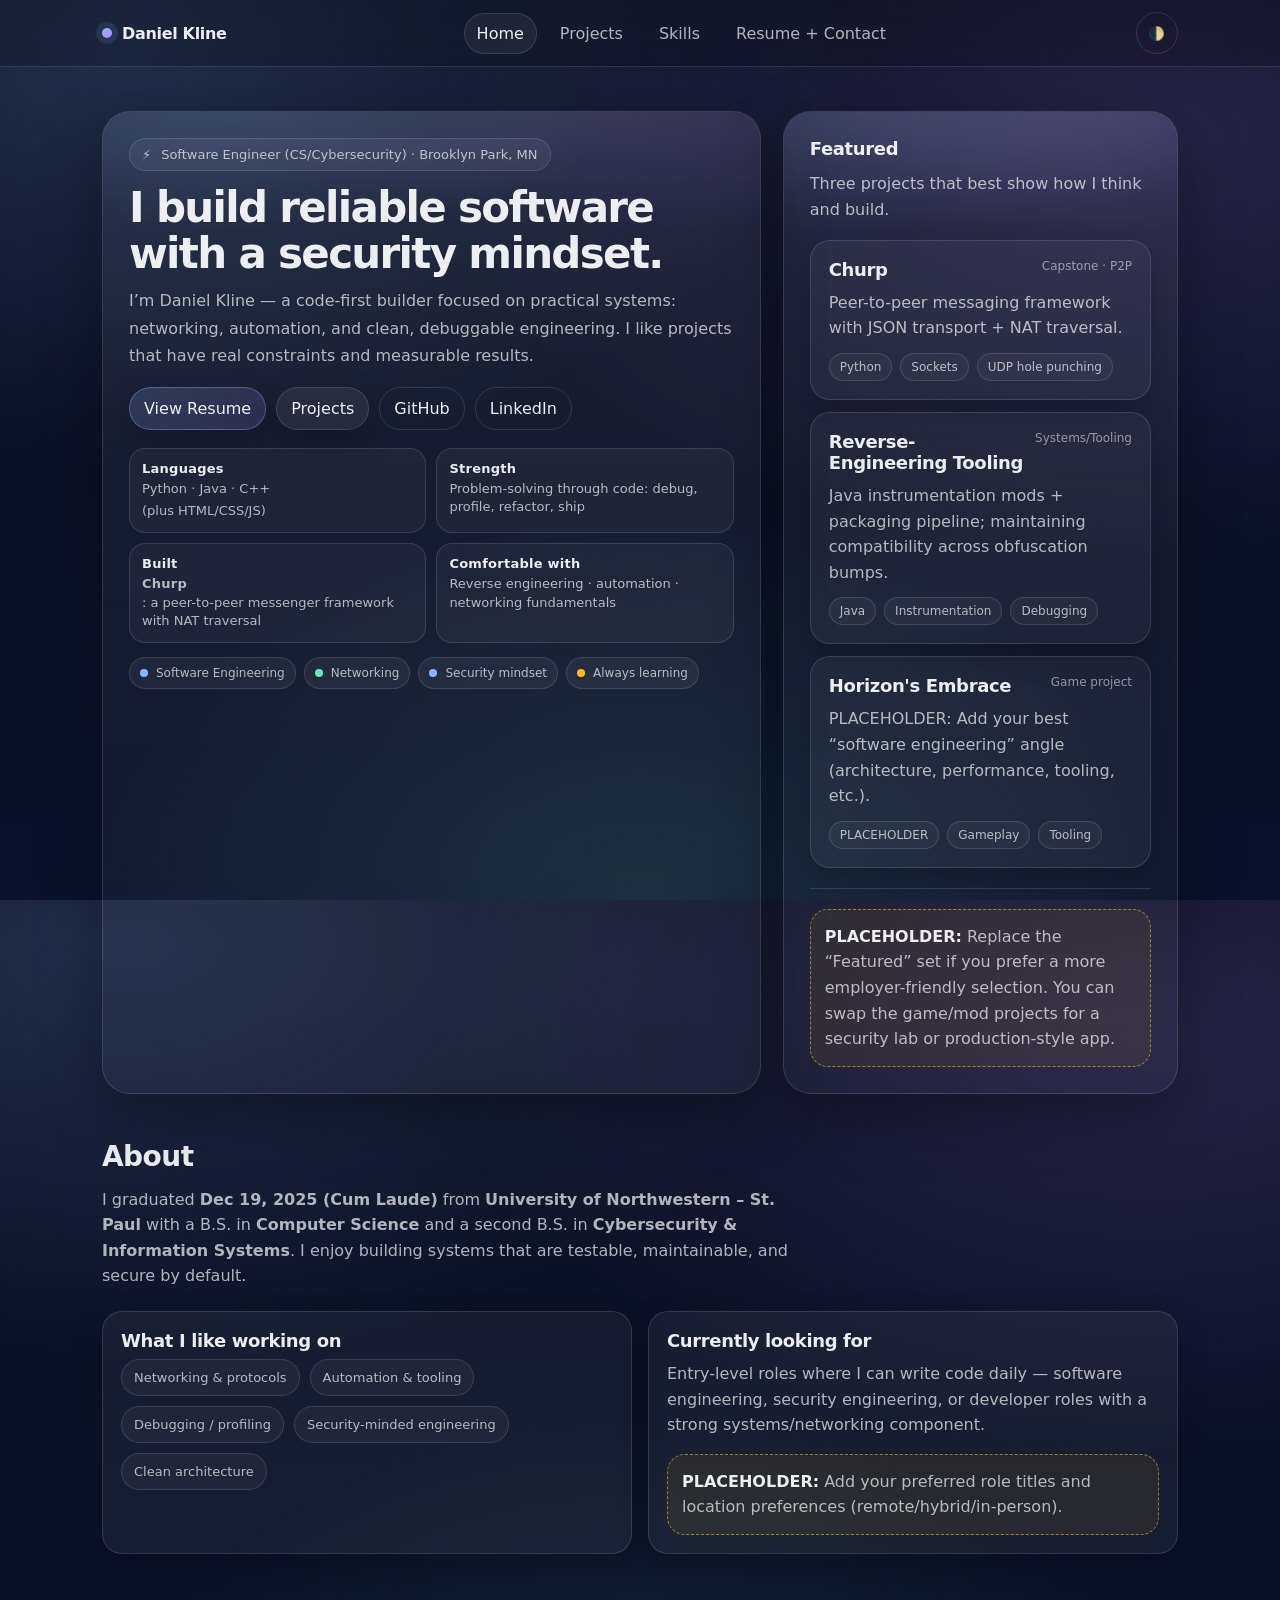
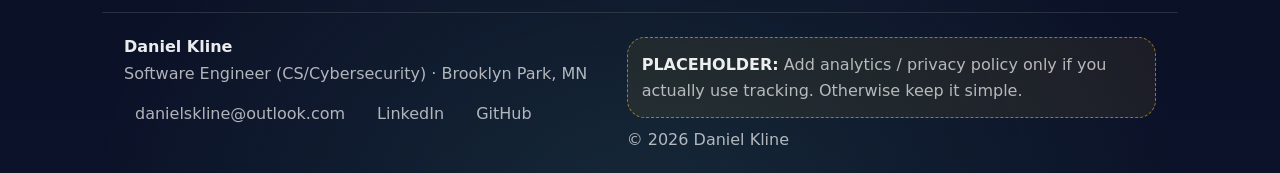
==== index.html @ 57c92a13 "Add files via upload" ====
<!doctype html>
<html lang="en" data-theme="dark">
<head>
  <meta charset="utf-8" />
  <meta name="viewport" content="width=device-width,initial-scale=1" />
  <meta name="color-scheme" content="dark light" />
  <title>Daniel Kline — Portfolio</title>

  <meta name="description" content="Daniel Kline — CS + Cybersecurity. Code-first projects: P2P networking, tooling, reverse engineering, and software engineering." />
  <meta property="og:title" content="Daniel Kline — Portfolio" />
  <meta property="og:description" content="Code-first projects and case studies." />
  <meta property="og:type" content="website" />
  <meta property="og:image" content="assets/img/placeholder.svg" />

  <link rel="icon" href="assets/img/placeholder.svg" />
  <link rel="stylesheet" href="assets/css/style.css" />
</head>
<body>
<header class="nav">
  <div class="container">
    <div class="navInner">
      <a class="brand" href="index.html">
        <span class="brandDot" aria-hidden="true"></span>
        <span>Daniel Kline</span>
      </a>

      <nav class="navLinks" aria-label="Primary">
        <a data-nav href="index.html">Home</a>
        <a data-nav href="projects/index.html">Projects</a>
        <a data-nav href="skills/index.html">Skills</a>
        <a data-nav href="resume/index.html">Resume + Contact</a>
      </nav>

      <div class="navActions">
        <button id="themeToggle" class="btn iconBtn ghost" aria-label="Switch to light mode" title="Toggle theme">
          <span aria-hidden="true">🌓</span>
        </button>
        <button id="mobileToggle" class="btn iconBtn hamburger" aria-expanded="false" aria-controls="mobileMenu" aria-label="Open menu" title="Menu">
          <span aria-hidden="true">☰</span>
        </button>
      </div>
    </div>

    <div id="mobileMenu" class="mobileMenu" aria-label="Mobile">
      <a data-nav href="index.html">Home</a>
      <a data-nav href="projects/index.html">Projects</a>
      <a data-nav href="skills/index.html">Skills</a>
      <a data-nav href="resume/index.html">Resume + Contact</a>
    </div>
  </div>
</header>

<main class="container">
  <section class="hero">
    <div class="heroGrid">
      <div class="heroCard">
        <div class="kicker">
          <span aria-hidden="true">⚡</span>
          <span>Software Engineer (CS/Cybersecurity) · Brooklyn Park, MN</span>
        </div>

        <h1 class="hTitle">I build reliable software with a security mindset.</h1>
        <p class="hLead">
          I’m Daniel Kline — a code-first builder focused on practical systems: networking, automation, and clean, debuggable engineering.
          I like projects that have real constraints and measurable results.
        </p>

        <div class="heroBtns">
          <a class="btn primary" href="resume/index.html">View Resume</a>
          <a class="btn" href="projects/index.html">Projects</a>
          <a class="btn ghost" href="https://github.com/DanielSK-Dev" target="_blank" rel="noopener">GitHub</a>
          <a class="btn ghost" href="https://www.linkedin.com/in/daniel-kline-789586364/" target="_blank" rel="noopener">LinkedIn</a>
        </div>

        <div class="proofList" aria-label="Quick proof points">
          <div class="proof">
            <b>Languages</b>
            <span>Python · Java · C++ <span class="small">(plus HTML/CSS/JS)</span></span>
          </div>
          <div class="proof">
            <b>Strength</b>
            <span>Problem-solving through code: debug, profile, refactor, ship</span>
          </div>
          <div class="proof">
            <b>Built</b>
            <span><b>Churp</b>: a peer-to-peer messenger framework with NAT traversal</span>
          </div>
          <div class="proof">
            <b>Comfortable with</b>
            <span>Reverse engineering · automation · networking fundamentals</span>
          </div>
        </div>

        <div class="badgeRow" aria-label="Focus areas">
          <span class="badge"><span class="dot"></span> Software Engineering</span>
          <span class="badge good"><span class="dot"></span> Networking</span>
          <span class="badge"><span class="dot"></span> Security mindset</span>
          <span class="badge warn"><span class="dot"></span> Always learning</span>
        </div>
      </div>

      <div class="heroCard">
        <h2 class="m0" style="font-size:18px; letter-spacing:-.02em;">Featured</h2>
        <p class="mt12" style="color: var(--muted); line-height:1.65;">
          Three projects that best show how I think and build.
        </p>

        <div class="mt16" style="display:grid; gap:12px;">
          <a class="card soft" href="projects/churp.html">
            <div class="cardTitle">
              <h3>Churp</h3>
              <div class="meta">Capstone · P2P</div>
            </div>
            <p>Peer-to-peer messaging framework with JSON transport + NAT traversal.</p>
            <div class="tags">
              <span class="tag">Python</span><span class="tag">Sockets</span><span class="tag">UDP hole punching</span>
            </div>
          </a>

          <a class="card soft" href="projects/spiral-mods.html">
            <div class="cardTitle">
              <h3>Reverse-Engineering Tooling</h3>
              <div class="meta">Systems/Tooling</div>
            </div>
            <p>Java instrumentation mods + packaging pipeline; maintaining compatibility across obfuscation bumps.</p>
            <div class="tags">
              <span class="tag">Java</span><span class="tag">Instrumentation</span><span class="tag">Debugging</span>
            </div>
          </a>

          <a class="card soft" href="projects/horizons-embrace.html">
            <div class="cardTitle">
              <h3>Horizon&apos;s Embrace</h3>
              <div class="meta">Game project</div>
            </div>
            <p>PLACEHOLDER: Add your best “software engineering” angle (architecture, performance, tooling, etc.).</p>
            <div class="tags">
              <span class="tag">PLACEHOLDER</span><span class="tag">Gameplay</span><span class="tag">Tooling</span>
            </div>
          </a>
        </div>

        <hr class="hr" />

        <div class="callout placeholder">
          <b>PLACEHOLDER:</b> Replace the “Featured” set if you prefer a more employer-friendly selection.
          You can swap the game/mod projects for a security lab or production-style app.
        </div>
      </div>
    </div>
  </section>

  <section class="section compact">
    <h2 class="sectionTitle">About</h2>
    <p class="sectionLead">
      I graduated <b>Dec 19, 2025 (Cum Laude)</b> from <b>University of Northwestern – St. Paul</b> with a B.S. in <b>Computer Science</b>
      and a second B.S. in <b>Cybersecurity &amp; Information Systems</b>.
      I enjoy building systems that are testable, maintainable, and secure by default.
    </p>

    <div class="grid">
      <div class="card col-6">
        <div class="cardTitle"><h3>What I like working on</h3></div>
        <div class="pills">
          <span class="pill">Networking &amp; protocols</span>
          <span class="pill">Automation &amp; tooling</span>
          <span class="pill">Debugging / profiling</span>
          <span class="pill">Security-minded engineering</span>
          <span class="pill">Clean architecture</span>
        </div>
      </div>

      <div class="card col-6">
        <div class="cardTitle"><h3>Currently looking for</h3></div>
        <p>
          Entry-level roles where I can write code daily — software engineering, security engineering, or developer roles
          with a strong systems/networking component.
        </p>
        <div class="callout placeholder mt16">
          <b>PLACEHOLDER:</b> Add your preferred role titles and location preferences (remote/hybrid/in-person).
        </div>
      </div>
    </div>
  </section>

  <footer class="footer">
  <div class="container">
    <div class="footerInner">
      <div>
        <div style="font-weight:700; color: var(--text);">Daniel Kline</div>
        <div class="mt8">Software Engineer (CS/Cybersecurity) · Brooklyn Park, MN</div>
        <div class="mt12 footerLinks">
          <a href="mailto:danielskline@outlook.com">danielskline@outlook.com</a>
          <a href="https://www.linkedin.com/in/daniel-kline-789586364/" target="_blank" rel="noopener">LinkedIn</a>
          <a href="https://github.com/DanielSK-Dev" target="_blank" rel="noopener">GitHub</a>
        </div>
      </div>

      <div class="small" style="max-width:52ch;">
        <div class="callout placeholder">
          <b>PLACEHOLDER:</b> Add analytics / privacy policy only if you actually use tracking.
          Otherwise keep it simple.
        </div>
        <div class="mt12">© <span id="year"></span> Daniel Kline</div>
      </div>
    </div>
  </div>
</footer>
<script>
  document.getElementById('year').textContent = new Date().getFullYear();
</script>
</main>
<script src="assets/js/main.js"></script>
</body>
</html>
---- assets/css/style.css ----
/* =========================================================
   Daniel Kline — GitHub Pages Portfolio
   PLACEHOLDER markers are intended for you to edit later.
   ========================================================= */

:root{
  --bg: #0b1020;
  --bg2:#0b1229;
  --card: rgba(255,255,255,.06);
  --card2: rgba(255,255,255,.08);
  --text: rgba(255,255,255,.92);
  --muted: rgba(255,255,255,.68);
  --muted2: rgba(255,255,255,.52);
  --border: rgba(255,255,255,.12);
  --shadow: 0 18px 60px rgba(0,0,0,.35);
  --shadow2: 0 10px 30px rgba(0,0,0,.22);
  --accent: #8ab4ff;
  --accent2:#b58aff;
  --good:#6ee7b7;
  --warn:#fbbf24;
  --bad:#fb7185;
  --radius: 20px;
  --radius2: 28px;
  --max: 1120px;
  --mono: ui-monospace, SFMono-Regular, Menlo, Monaco, Consolas, "Liberation Mono", "Courier New", monospace;
  --sans: ui-sans-serif, system-ui, -apple-system, Segoe UI, Roboto, Helvetica, Arial, "Apple Color Emoji","Segoe UI Emoji";
}

[data-theme="light"]{
  --bg: #f7f8ff;
  --bg2:#eef2ff;
  --card: rgba(15,23,42,.06);
  --card2: rgba(15,23,42,.08);
  --text: rgba(15,23,42,.92);
  --muted: rgba(15,23,42,.70);
  --muted2: rgba(15,23,42,.56);
  --border: rgba(15,23,42,.14);
  --shadow: 0 20px 50px rgba(15,23,42,.12);
  --shadow2: 0 10px 30px rgba(15,23,42,.10);
  --accent: #2563eb;
  --accent2:#7c3aed;
}

*{box-sizing:border-box}
html,body{height:100%}
body{
  margin:0;
  font-family: var(--sans);
  color: var(--text);
  background:
    radial-gradient(1200px 700px at 10% 5%, rgba(138,180,255,.18), transparent 60%),
    radial-gradient(1200px 700px at 90% 15%, rgba(181,138,255,.16), transparent 60%),
    radial-gradient(1000px 700px at 50% 100%, rgba(110,231,183,.10), transparent 55%),
    linear-gradient(180deg, var(--bg), var(--bg2));
  overflow-x:hidden;
}

a{color:inherit; text-decoration:none}
a:hover{opacity:.95}
img{max-width:100%; display:block}
code,kbd,pre{font-family:var(--mono)}
::selection{background: rgba(138,180,255,.35)}

.container{max-width:var(--max); margin:0 auto; padding:0 22px}
.section{padding: 56px 0}
.section.compact{padding: 28px 0}
.sectionTitle{
  font-size: 28px;
  letter-spacing:-.02em;
  margin:0 0 14px 0;
}
.sectionLead{
  color: var(--muted);
  max-width: 70ch;
  margin:0 0 22px 0;
  line-height:1.6;
}

/* Top nav */
.nav{
  position:sticky;
  top:0;
  z-index:50;
  backdrop-filter: blur(12px);
  -webkit-backdrop-filter: blur(12px);
  background: rgba(0,0,0,.18);
  border-bottom: 1px solid var(--border);
}
[data-theme="light"] .nav{background: rgba(255,255,255,.65)}
.navInner{
  display:flex;
  align-items:center;
  justify-content:space-between;
  gap:16px;
  padding: 12px 0;
}
.brand{
  display:flex;
  align-items:center;
  gap:10px;
  font-weight: 750;
  letter-spacing:-.02em;
}
.brandDot{
  width:10px; height:10px; border-radius:50%;
  background: linear-gradient(135deg, var(--accent), var(--accent2));
  box-shadow: 0 0 0 6px rgba(138,180,255,.12);
}
.navLinks{
  display:flex;
  align-items:center;
  gap: 10px;
}
.navLinks a{
  padding: 10px 12px;
  border-radius: 999px;
  color: var(--muted);
  border: 1px solid transparent;
}
.navLinks a[aria-current="page"]{
  color: var(--text);
  border-color: var(--border);
  background: rgba(255,255,255,.05);
}
.navLinks a:hover{
  background: rgba(255,255,255,.06);
  border-color: var(--border);
  color: var(--text);
}
.navActions{display:flex; align-items:center; gap:10px}

.btn{
  display:inline-flex;
  align-items:center;
  justify-content:center;
  gap:10px;
  border: 1px solid var(--border);
  background: rgba(255,255,255,.06);
  padding: 11px 14px;
  border-radius: 999px;
  box-shadow: var(--shadow2);
  color: var(--text);
  cursor:pointer;
  transition: transform .12s ease, background .12s ease, border-color .12s ease;
}
.btn:hover{transform: translateY(-1px); background: rgba(255,255,255,.09)}
.btn.primary{
  border-color: rgba(138,180,255,.34);
  background: linear-gradient(135deg, rgba(138,180,255,.18), rgba(181,138,255,.14));
}
.btn.ghost{
  background: transparent;
  box-shadow:none;
}
.iconBtn{
  width:42px; height:42px;
  border-radius:999px;
  padding:0;
}

/* Mobile nav */
.hamburger{display:none}
.mobileMenu{display:none}

@media (max-width: 860px){
  .navLinks{display:none}
  .hamburger{display:inline-flex}
  .mobileMenu{
    display:none;
    padding: 8px 0 14px 0;
  }
  .mobileMenu.open{display:block}
  .mobileMenu a{
    display:block;
    padding: 12px 14px;
    border-radius: 14px;
    color: var(--muted);
    border: 1px solid transparent;
    margin: 6px 0;
  }
  .mobileMenu a[aria-current="page"]{
    color: var(--text);
    border-color: var(--border);
    background: rgba(255,255,255,.05);
  }
  .mobileMenu a:hover{background: rgba(255,255,255,.06); border-color: var(--border); color: var(--text)}
}

/* Hero */
.hero{
  padding: 44px 0 18px 0;
}
.heroGrid{
  display:grid;
  grid-template-columns: 1.25fr .75fr;
  gap: 22px;
  align-items:stretch;
}
@media (max-width: 980px){
  .heroGrid{grid-template-columns: 1fr; }
}
.heroCard{
  border: 1px solid var(--border);
  background: linear-gradient(180deg, rgba(255,255,255,.06), rgba(255,255,255,.03));
  border-radius: var(--radius2);
  padding: 26px;
  box-shadow: var(--shadow);
  overflow:hidden;
  position:relative;
}
.heroCard::before{
  content:"";
  position:absolute;
  inset:-1px;
  background:
    radial-gradient(700px 220px at 20% 0%, rgba(138,180,255,.16), transparent 55%),
    radial-gradient(700px 220px at 80% 0%, rgba(181,138,255,.14), transparent 55%);
  pointer-events:none;
}
.heroCard > *{position:relative}
.kicker{
  display:inline-flex;
  align-items:center;
  gap:10px;
  padding: 8px 12px;
  border-radius:999px;
  border:1px solid var(--border);
  background: rgba(255,255,255,.05);
  color: var(--muted);
  font-size: 13px;
}
.hTitle{
  font-size: 42px;
  letter-spacing:-.04em;
  margin: 14px 0 10px 0;
  line-height:1.1;
}
@media (max-width: 520px){ .hTitle{font-size: 36px} }
.hLead{
  color: var(--muted);
  font-size: 16px;
  line-height:1.7;
  margin: 0 0 18px 0;
  max-width: 70ch;
}
.heroBtns{display:flex; flex-wrap:wrap; gap:10px; margin: 14px 0 18px 0}
.proofList{
  display:grid;
  grid-template-columns: 1fr 1fr;
  gap:10px;
  margin-top: 8px;
}
@media (max-width: 520px){ .proofList{grid-template-columns:1fr} }
.proof{
  border:1px solid var(--border);
  background: rgba(255,255,255,.04);
  border-radius: 16px;
  padding: 12px 12px;
}
.proof b{display:block; font-size: 13px; letter-spacing:.02em}
.proof span{display:block; margin-top: 4px; color: var(--muted); font-size: 13px; line-height:1.4}
.badgeRow{display:flex; flex-wrap:wrap; gap:8px; margin-top: 14px}
.badge{
  display:inline-flex;
  align-items:center;
  gap:8px;
  padding: 8px 10px;
  border-radius: 999px;
  border:1px solid var(--border);
  background: rgba(255,255,255,.05);
  color: var(--muted);
  font-size: 12px;
}
.badge .dot{width:8px;height:8px;border-radius:50%; background: var(--accent)}
.badge.good .dot{background: var(--good)}
.badge.warn .dot{background: var(--warn)}

/* Cards / grids */
.grid{
  display:grid;
  grid-template-columns: repeat(12, 1fr);
  gap: 16px;
}
.card{
  border: 1px solid var(--border);
  background: rgba(255,255,255,.05);
  border-radius: var(--radius);
  box-shadow: var(--shadow2);
  padding: 18px;
}
.card.soft{
  background: rgba(255,255,255,.04);
}
.cardTitle{
  display:flex; align-items:flex-start; justify-content:space-between; gap:12px;
  margin: 0 0 8px 0;
}
.cardTitle h3{
  margin:0;
  font-size: 18px;
  letter-spacing:-.02em;
}
.meta{
  color: var(--muted2);
  font-size: 12px;
}
.card p{
  margin: 10px 0 0 0;
  color: var(--muted);
  line-height:1.6;
}
.tags{display:flex; flex-wrap:wrap; gap:8px; margin-top: 12px}
.tag{
  font-size: 12px;
  color: var(--muted);
  padding: 6px 10px;
  border:1px solid var(--border);
  border-radius:999px;
  background: rgba(255,255,255,.04);
}

.cardActions{display:flex; flex-wrap:wrap; gap:10px; margin-top: 14px}

.col-8{grid-column: span 8}
.col-4{grid-column: span 4}
.col-6{grid-column: span 6}
.col-12{grid-column: span 12}

@media (max-width: 980px){
  .col-8,.col-4,.col-6{grid-column: span 12}
}

.hr{
  height:1px;
  background: var(--border);
  margin: 20px 0;
  border:0;
}

/* Pills list */
.pills{display:flex; flex-wrap:wrap; gap:10px}
.pill{
  padding: 10px 12px;
  border-radius: 999px;
  border:1px solid var(--border);
  background: rgba(255,255,255,.04);
  color: var(--muted);
  font-size: 13px;
}
.level{font-size: 12px; color: var(--muted2); margin-left: 8px}

/* Callouts */
.callout{
  border-radius: 18px;
  border: 1px dashed rgba(255,255,255,.22);
  background: rgba(255,255,255,.04);
  padding: 14px 14px;
  color: var(--muted);
  line-height:1.6;
}
.callout b{color: var(--text)}
.callout.placeholder{
  border-color: rgba(251, 191, 36, .55);
  background: rgba(251, 191, 36, .07);
}

/* Prose */
.prose{max-width: 78ch}
.prose h1,.prose h2,.prose h3{letter-spacing:-.02em}
.prose h1{font-size: 34px; margin: 8px 0 12px 0}
.prose h2{font-size: 22px; margin: 26px 0 10px 0}
.prose h3{font-size: 18px; margin: 18px 0 8px 0}
.prose p{color: var(--muted); line-height:1.75}
.prose ul{color: var(--muted); line-height:1.75}
.prose li{margin: 6px 0}
.prose .small{color: var(--muted2); font-size: 13px}

/* Footer */
.footer{
  border-top: 1px solid var(--border);
  margin-top: 30px;
  padding: 24px 0;
}
.footerInner{
  display:flex;
  align-items:flex-start;
  justify-content:space-between;
  gap:16px;
  color: var(--muted);
}
.footerLinks{display:flex; flex-wrap:wrap; gap:10px}
.footerLinks a{padding: 8px 10px; border-radius: 12px; border:1px solid transparent}
.footerLinks a:hover{border-color: var(--border); background: rgba(255,255,255,.05)}
@media (max-width: 740px){
  .footerInner{flex-direction:column}
}

/* Tiny utility */
.m0{margin:0}
.mt8{margin-top:8px}
.mt12{margin-top:12px}
.mt16{margin-top:16px}
.mt22{margin-top:22px}
.mt28{margin-top:28px}
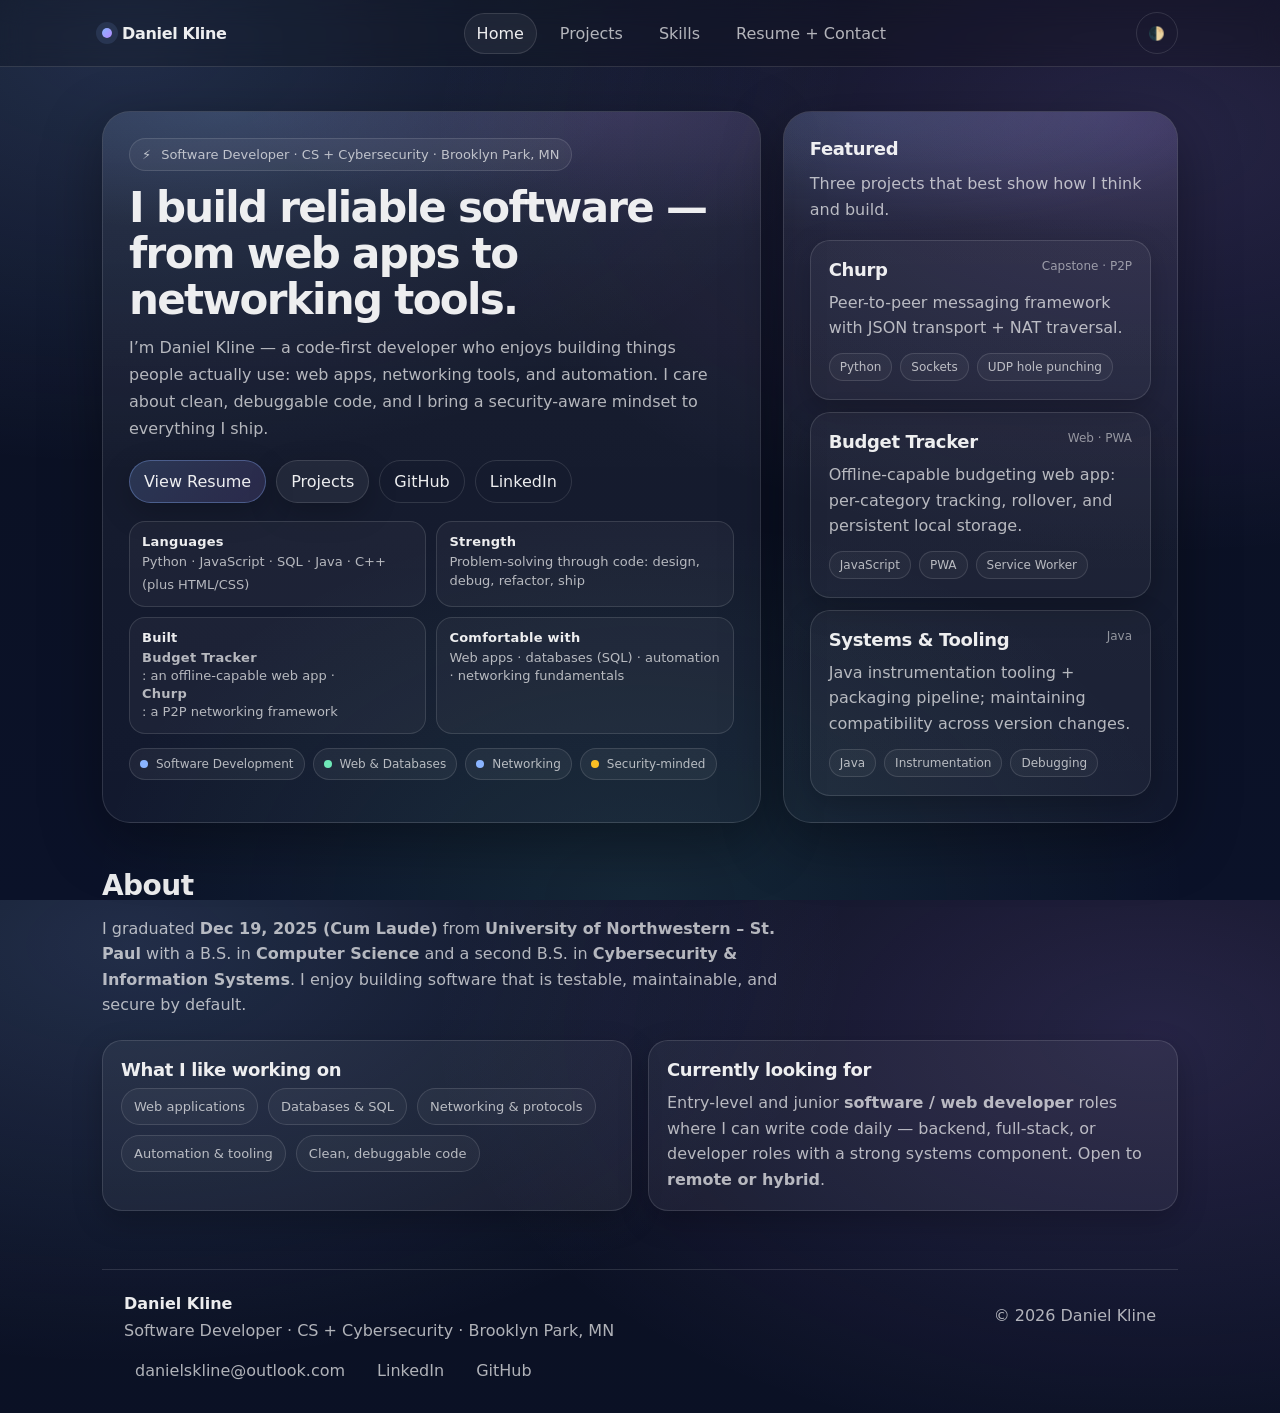
==== commit 68495d28: "Reposition portfolio toward software/web developer; add Budget Tracker - Broaden hero/positioning fr" ====
--- a/index.html
+++ b/index.html
@@ -56,46 +56,47 @@
       <div class="heroCard">
         <div class="kicker">
           <span aria-hidden="true">⚡</span>
-          <span>Software Engineer (CS/Cybersecurity) · Brooklyn Park, MN</span>
-        </div>
-
-        <h1 class="hTitle">I build reliable software with a security mindset.</h1>
+          <span>Software Developer · CS + Cybersecurity · Brooklyn Park, MN</span>
+        </div>
+
+        <h1 class="hTitle">I build reliable software — from web apps to networking tools.</h1>
         <p class="hLead">
-          I’m Daniel Kline — a code-first builder focused on practical systems: networking, automation, and clean, debuggable engineering.
-          I like projects that have real constraints and measurable results.
+          I’m Daniel Kline — a code-first developer who enjoys building things people actually use: web apps,
+          networking tools, and automation. I care about clean, debuggable code, and I bring a security-aware
+          mindset to everything I ship.
         </p>
 
         <div class="heroBtns">
           <a class="btn primary" href="resume/index.html">View Resume</a>
           <a class="btn" href="projects/index.html">Projects</a>
           <a class="btn ghost" href="https://github.com/DanielSK-Dev" target="_blank" rel="noopener">GitHub</a>
-          <a class="btn ghost" href="https://www.linkedin.com/in/daniel-kline-789586364/" target="_blank" rel="noopener">LinkedIn</a>
+          <a class="btn ghost" href="https://www.linkedin.com/in/danielskline/" target="_blank" rel="noopener">LinkedIn</a>
         </div>
 
         <div class="proofList" aria-label="Quick proof points">
           <div class="proof">
             <b>Languages</b>
-            <span>Python · Java · C++ <span class="small">(plus HTML/CSS/JS)</span></span>
+            <span>Python · JavaScript · SQL · Java · C++ <span class="small">(plus HTML/CSS)</span></span>
           </div>
           <div class="proof">
             <b>Strength</b>
-            <span>Problem-solving through code: debug, profile, refactor, ship</span>
+            <span>Problem-solving through code: design, debug, refactor, ship</span>
           </div>
           <div class="proof">
             <b>Built</b>
-            <span><b>Churp</b>: a peer-to-peer messenger framework with NAT traversal</span>
+            <span><b>Budget Tracker</b>: an offline-capable web app · <b>Churp</b>: a P2P networking framework</span>
           </div>
           <div class="proof">
             <b>Comfortable with</b>
-            <span>Reverse engineering · automation · networking fundamentals</span>
+            <span>Web apps · databases (SQL) · automation · networking fundamentals</span>
           </div>
         </div>
 
         <div class="badgeRow" aria-label="Focus areas">
-          <span class="badge"><span class="dot"></span> Software Engineering</span>
-          <span class="badge good"><span class="dot"></span> Networking</span>
-          <span class="badge"><span class="dot"></span> Security mindset</span>
-          <span class="badge warn"><span class="dot"></span> Always learning</span>
+          <span class="badge"><span class="dot"></span> Software Development</span>
+          <span class="badge good"><span class="dot"></span> Web &amp; Databases</span>
+          <span class="badge"><span class="dot"></span> Networking</span>
+          <span class="badge warn"><span class="dot"></span> Security-minded</span>
         </div>
       </div>
 
@@ -117,34 +118,27 @@
             </div>
           </a>
 
+          <a class="card soft" href="https://danielsk-dev.github.io/My-Budget/" target="_blank" rel="noopener">
+            <div class="cardTitle">
+              <h3>Budget Tracker</h3>
+              <div class="meta">Web · PWA</div>
+            </div>
+            <p>Offline-capable budgeting web app: per-category tracking, rollover, and persistent local storage.</p>
+            <div class="tags">
+              <span class="tag">JavaScript</span><span class="tag">PWA</span><span class="tag">Service Worker</span>
+            </div>
+          </a>
+
           <a class="card soft" href="projects/spiral-mods.html">
             <div class="cardTitle">
-              <h3>Reverse-Engineering Tooling</h3>
-              <div class="meta">Systems/Tooling</div>
-            </div>
-            <p>Java instrumentation mods + packaging pipeline; maintaining compatibility across obfuscation bumps.</p>
+              <h3>Systems &amp; Tooling</h3>
+              <div class="meta">Java</div>
+            </div>
+            <p>Java instrumentation tooling + packaging pipeline; maintaining compatibility across version changes.</p>
             <div class="tags">
               <span class="tag">Java</span><span class="tag">Instrumentation</span><span class="tag">Debugging</span>
             </div>
           </a>
-
-          <a class="card soft" href="projects/horizons-embrace.html">
-            <div class="cardTitle">
-              <h3>Horizon&apos;s Embrace</h3>
-              <div class="meta">Game project</div>
-            </div>
-            <p>PLACEHOLDER: Add your best “software engineering” angle (architecture, performance, tooling, etc.).</p>
-            <div class="tags">
-              <span class="tag">PLACEHOLDER</span><span class="tag">Gameplay</span><span class="tag">Tooling</span>
-            </div>
-          </a>
-        </div>
-
-        <hr class="hr" />
-
-        <div class="callout placeholder">
-          <b>PLACEHOLDER:</b> Replace the “Featured” set if you prefer a more employer-friendly selection.
-          You can swap the game/mod projects for a security lab or production-style app.
         </div>
       </div>
     </div>
@@ -155,30 +149,27 @@
     <p class="sectionLead">
       I graduated <b>Dec 19, 2025 (Cum Laude)</b> from <b>University of Northwestern – St. Paul</b> with a B.S. in <b>Computer Science</b>
       and a second B.S. in <b>Cybersecurity &amp; Information Systems</b>.
-      I enjoy building systems that are testable, maintainable, and secure by default.
+      I enjoy building software that is testable, maintainable, and secure by default.
     </p>
 
     <div class="grid">
       <div class="card col-6">
         <div class="cardTitle"><h3>What I like working on</h3></div>
         <div class="pills">
+          <span class="pill">Web applications</span>
+          <span class="pill">Databases &amp; SQL</span>
           <span class="pill">Networking &amp; protocols</span>
           <span class="pill">Automation &amp; tooling</span>
-          <span class="pill">Debugging / profiling</span>
-          <span class="pill">Security-minded engineering</span>
-          <span class="pill">Clean architecture</span>
+          <span class="pill">Clean, debuggable code</span>
         </div>
       </div>
 
       <div class="card col-6">
         <div class="cardTitle"><h3>Currently looking for</h3></div>
         <p>
-          Entry-level roles where I can write code daily — software engineering, security engineering, or developer roles
-          with a strong systems/networking component.
+          Entry-level and junior <b>software / web developer</b> roles where I can write code daily — backend, full-stack,
+          or developer roles with a strong systems component. Open to <b>remote or hybrid</b>.
         </p>
-        <div class="callout placeholder mt16">
-          <b>PLACEHOLDER:</b> Add your preferred role titles and location preferences (remote/hybrid/in-person).
-        </div>
       </div>
     </div>
   </section>
@@ -188,19 +179,15 @@
     <div class="footerInner">
       <div>
         <div style="font-weight:700; color: var(--text);">Daniel Kline</div>
-        <div class="mt8">Software Engineer (CS/Cybersecurity) · Brooklyn Park, MN</div>
+        <div class="mt8">Software Developer · CS + Cybersecurity · Brooklyn Park, MN</div>
         <div class="mt12 footerLinks">
           <a href="mailto:danielskline@outlook.com">danielskline@outlook.com</a>
-          <a href="https://www.linkedin.com/in/daniel-kline-789586364/" target="_blank" rel="noopener">LinkedIn</a>
+          <a href="https://www.linkedin.com/in/danielskline/" target="_blank" rel="noopener">LinkedIn</a>
           <a href="https://github.com/DanielSK-Dev" target="_blank" rel="noopener">GitHub</a>
         </div>
       </div>
 
       <div class="small" style="max-width:52ch;">
-        <div class="callout placeholder">
-          <b>PLACEHOLDER:</b> Add analytics / privacy policy only if you actually use tracking.
-          Otherwise keep it simple.
-        </div>
         <div class="mt12">© <span id="year"></span> Daniel Kline</div>
       </div>
     </div>
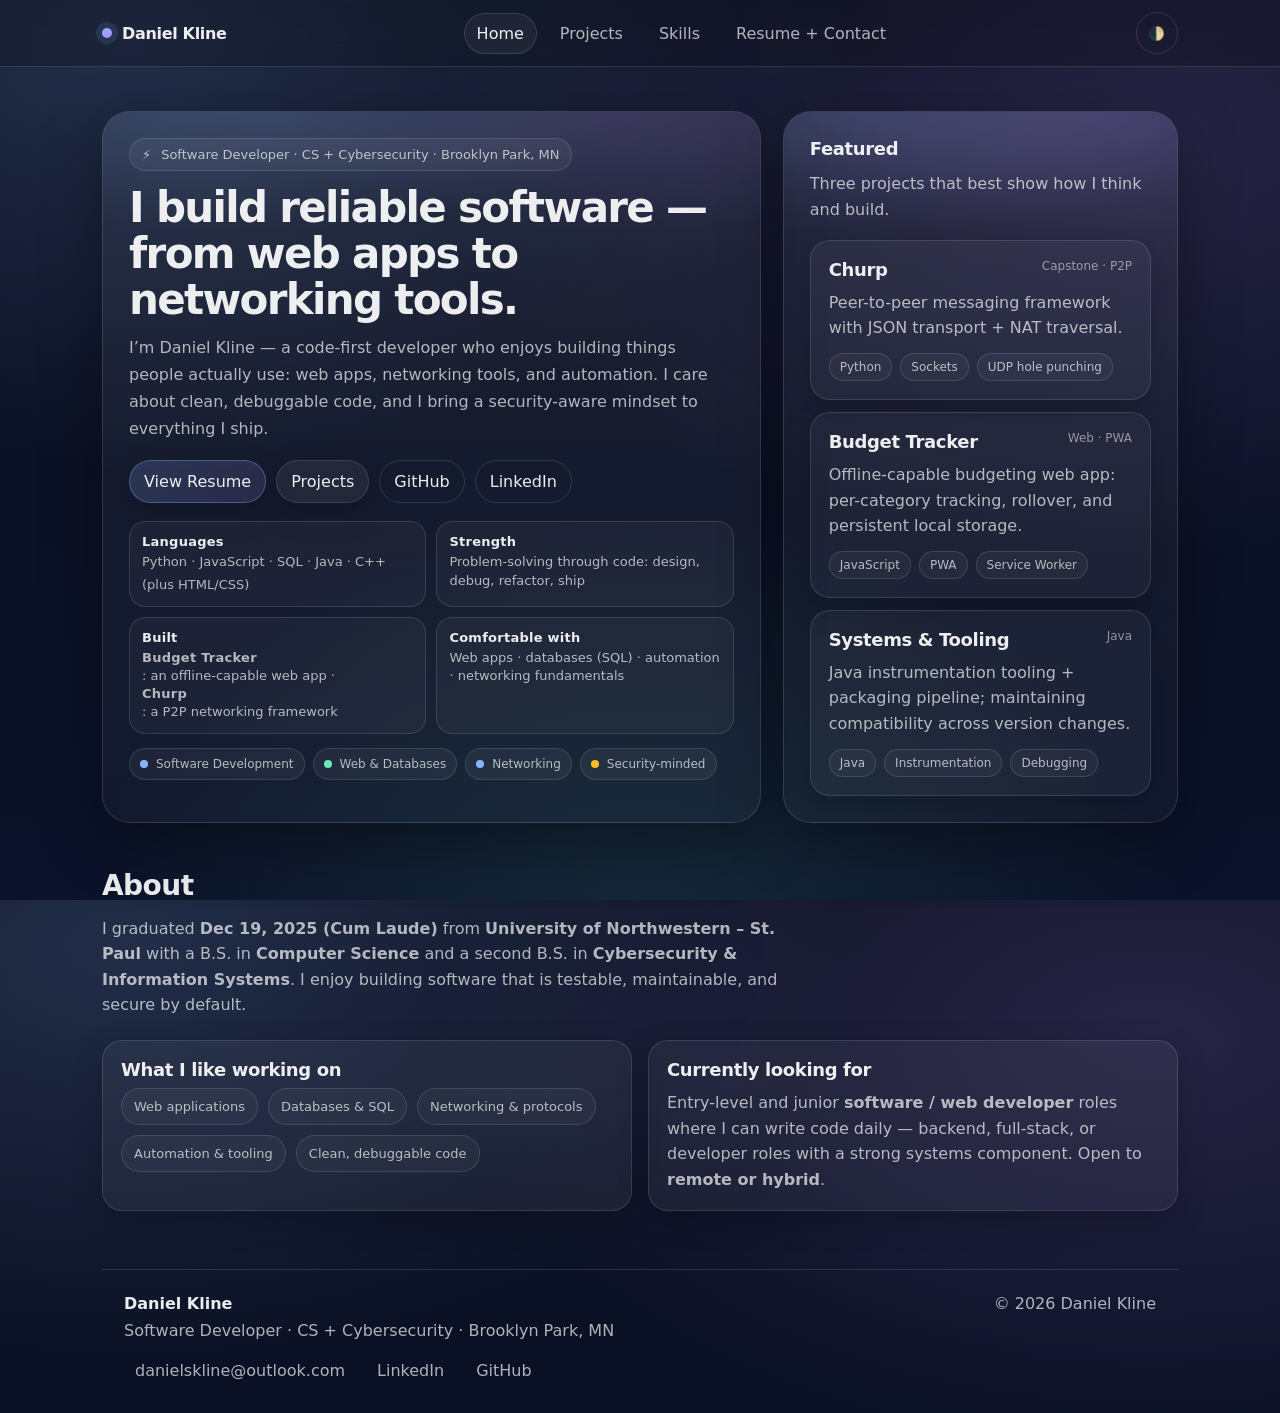
==== commit e52182c8: "Fix footer copyright alignment Remove leftover wrapper/margin from the copyright line (left over aft" ====
--- a/index.html
+++ b/index.html
@@ -187,9 +187,7 @@
         </div>
       </div>
 
-      <div class="small" style="max-width:52ch;">
-        <div class="mt12">© <span id="year"></span> Daniel Kline</div>
-      </div>
+      <div class="small">© <span id="year"></span> Daniel Kline</div>
     </div>
   </div>
 </footer>
